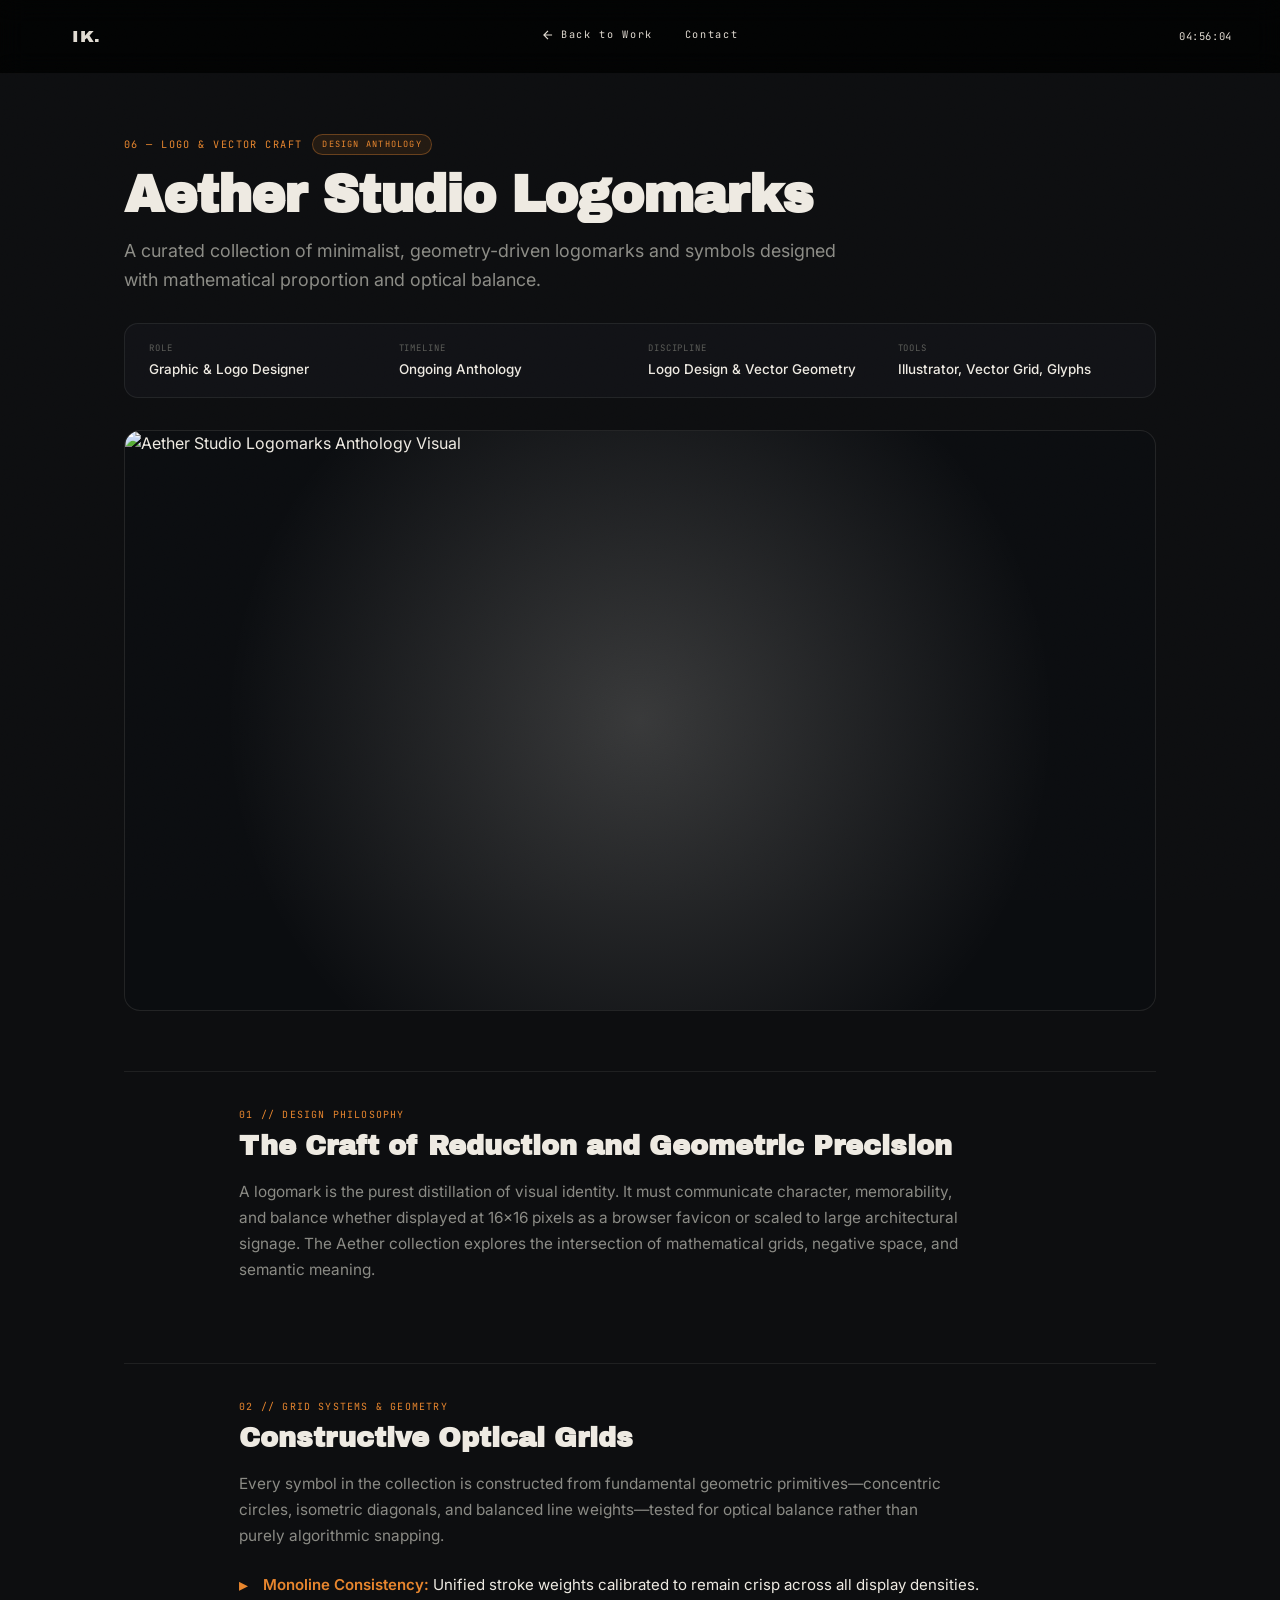
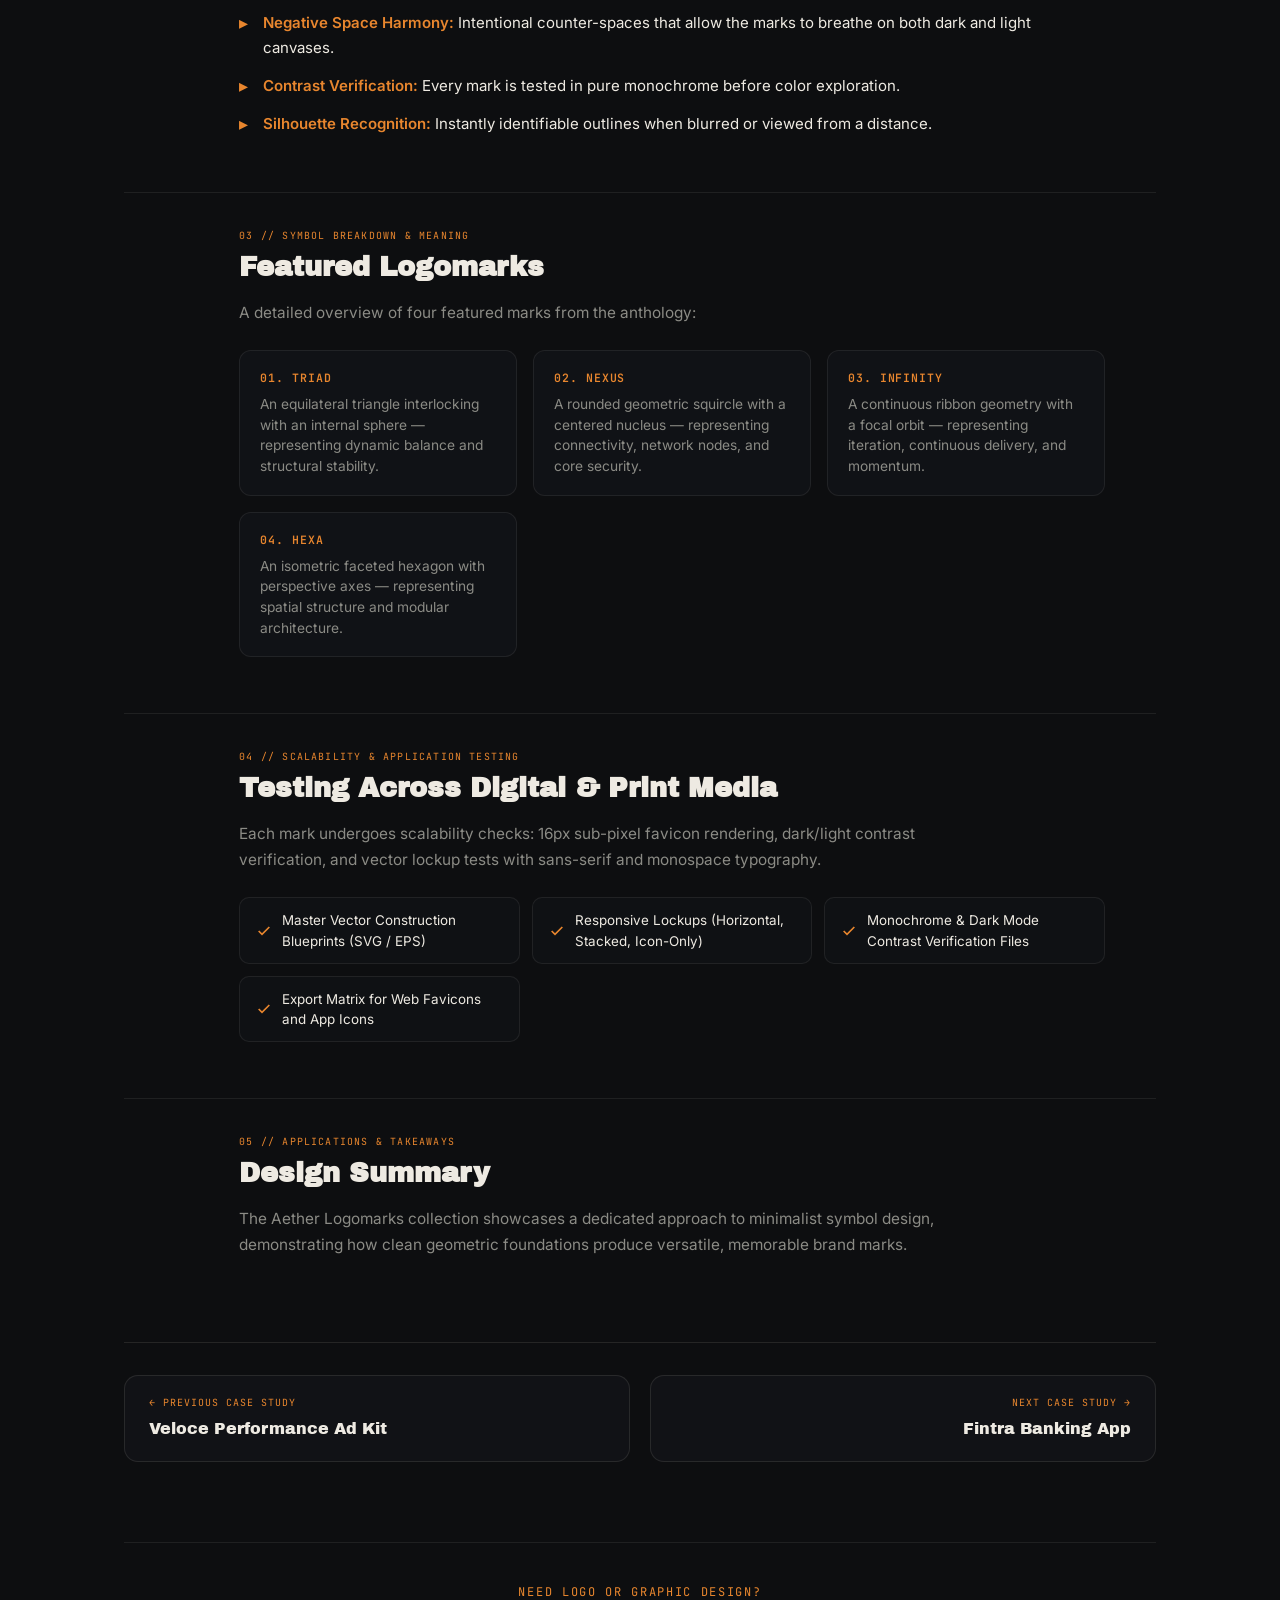
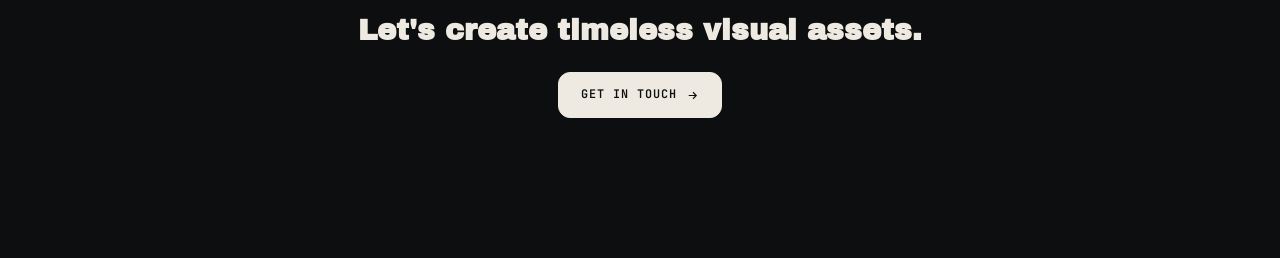
==== work/aether/index.html @ a9a1c074 "feat: mobile responsive pass + nav fixes + case study pages - Fix mobile nav overlay hidden on load " ====
<!DOCTYPE html>
<html lang="en">
<head>
  <meta charset="UTF-8">
  <meta name="viewport" content="width=device-width, initial-scale=1.0">
  
  <!-- Primary SEO Meta Tags -->
  <title>Aether Studio — Logo &amp; Graphic Design Case Study | Ismail Khan</title>
  <meta name="description" content="Aether Studio logomarks case study by Ismail Khan. A curated collection of minimalist, geometry-driven logomarks and symbols designed with mathematical proportion and optical balance.">
  <meta name="keywords" content="Aether Studio, Logo Design, Graphic Design Case Study, Vector Geometry, Minimalist Logomarks, Brand Identity, Ismail Khan">
  <meta name="author" content="Ismail Khan">
  <link rel="canonical" href="https://ismail-porfolio.vercel.app/work/aether/">
  
  <!-- Open Graph / Facebook -->
  <meta property="og:type" content="article">
  <meta property="og:url" content="https://ismail-porfolio.vercel.app/work/aether/">
  <meta property="og:site_name" content="Ismail Khan Portfolio">
  <meta property="og:title" content="Aether Studio — Logo &amp; Graphic Design Case Study | Ismail Khan">
  <meta property="og:description" content="A curated collection of minimalist, geometry-driven logomarks and symbols designed with mathematical proportion and optical balance.">
  <meta property="og:image" content="https://images.unsplash.com/photo-1618005182384-a83a8bd57fbe?w=1200&auto=format&fit=crop&q=80">

  <!-- Twitter Card -->
  <meta name="twitter:card" content="summary_large_image">
  <meta name="twitter:url" content="https://ismail-porfolio.vercel.app/work/aether/">
  <meta name="twitter:title" content="Aether Studio — Logo &amp; Graphic Design Case Study | Ismail Khan">
  <meta name="twitter:description" content="A curated collection of minimalist, geometry-driven logomarks and symbols designed with mathematical proportion and optical balance.">
  <meta name="twitter:image" content="https://images.unsplash.com/photo-1618005182384-a83a8bd57fbe?w=1200&auto=format&fit=crop&q=80">

  <!-- JSON-LD Structured Data -->
  <script type="application/ld+json">
  {
    "@context": "https://schema.org",
    "@type": "CreativeWork",
    "name": "Aether Studio Logomarks",
    "headline": "Aether Studio — Logo & Graphic Design Case Study",
    "description": "A curated collection of minimalist, geometry-driven logomarks and symbols designed with mathematical proportion and optical balance.",
    "author": {
      "@type": "Person",
      "name": "Ismail Khan",
      "url": "https://ismail-porfolio.vercel.app/"
    },
    "genre": "Graphic Design",
    "keywords": "Graphic Design, Logo Design, Vector Geometry, Identity Systems"
  }
  </script>

  <!-- Preconnect & Google Fonts -->
  <link rel="preconnect" href="https://fonts.googleapis.com">
  <link rel="preconnect" href="https://fonts.gstatic.com" crossorigin>
  <link href="https://fonts.googleapis.com/css2?family=Archivo+Black&family=Caveat:wght@500;600;700&family=Inter:wght@400;500;600;700;800&family=JetBrains+Mono:wght@400;500;600&display=swap" rel="stylesheet">

  <!-- Stylesheet -->
  <link rel="stylesheet" href="../../css/style.css">
</head>
<body class="case-study-page">

  <!-- Minimal Scroll Progress -->
  <div id="globalScrollProgress" class="global-scroll-progress" aria-hidden="true"></div>

  <!-- Ambient Background -->
  <div class="bg-ambient" aria-hidden="true">
    <div class="bg-blob bg-blob-1"></div>
    <div class="bg-blob bg-blob-2"></div>
  </div>
  <div class="grain" aria-hidden="true"></div>

  <!-- Top Navigation -->
  <header class="nav" style="position: sticky; top: 0; background: rgba(13,14,16,0.85); backdrop-filter: blur(12px); border-bottom: 1px solid rgba(238,234,226,0.06);">
    <a href="../../#work" class="logo" aria-label="Back to Portfolio">IK.</a>
    <nav aria-label="Breadcrumb Navigation">
      <a href="../../#work" style="display: inline-flex; align-items: center; gap: 6px;">
        <svg viewBox="0 0 24 24" style="width: 14px; height: 14px; stroke: currentColor; fill: none; stroke-width: 2;"><path d="M19 12H5M12 19l-7-7 7-7"/></svg>
        <span>Back to Work</span>
      </a>
      <a href="../../#contact">Contact</a>
    </nav>
    <div class="clock mono" id="clock">00:00:00</div>
  </header>

  <!-- Main Case Study Content -->
  <main class="standalone-case-main" style="max-width: 1080px; margin: 0 auto; padding: 60px 24px 100px;">
    
    <article class="csv-hero">
      <div class="csv-badges-wrap">
        <span class="csv-hero-badge mono">06 — LOGO &amp; VECTOR CRAFT</span>
        <span class="csv-status-badge mono">DESIGN ANTHOLOGY</span>
      </div>
      <h1 class="csv-hero-title">Aether Studio Logomarks</h1>
      <p class="csv-hero-subtitle">A curated collection of minimalist, geometry-driven logomarks and symbols designed with mathematical proportion and optical balance.</p>

      <div class="csv-meta-strip">
        <div class="csv-meta-col">
          <span class="csv-meta-lbl mono">ROLE</span>
          <span class="csv-meta-val">Graphic &amp; Logo Designer</span>
        </div>
        <div class="csv-meta-col">
          <span class="csv-meta-lbl mono">TIMELINE</span>
          <span class="csv-meta-val">Ongoing Anthology</span>
        </div>
        <div class="csv-meta-col">
          <span class="csv-meta-lbl mono">DISCIPLINE</span>
          <span class="csv-meta-val">Logo Design &amp; Vector Geometry</span>
        </div>
        <div class="csv-meta-col">
          <span class="csv-meta-lbl mono">TOOLS</span>
          <span class="csv-meta-val">Illustrator, Vector Grid, Glyphs</span>
        </div>
      </div>

      <div class="csv-hero-frame">
        <img src="https://images.unsplash.com/photo-1618005182384-a83a8bd57fbe?w=1200&auto=format&fit=crop&q=80" alt="Aether Studio Logomarks Anthology Visual" class="csv-hero-img" loading="eager" decoding="async">
        <div class="csv-hero-glow" style="background: radial-gradient(circle at center, rgba(238, 234, 226, 0.2) 0%, transparent 70%);"></div>
      </div>
    </article>

    <div class="csv-sections-container">
      
      <!-- 01: Brief & Philosophy -->
      <section class="csv-section brief">
        <div class="csv-section-header">
          <span class="csv-sec-tag mono">01 // DESIGN PHILOSOPHY</span>
          <h2 class="csv-sec-title">The Craft of Reduction and Geometric Precision</h2>
        </div>
        <p class="csv-sec-desc">A logomark is the purest distillation of visual identity. It must communicate character, memorability, and balance whether displayed at 16x16 pixels as a browser favicon or scaled to large architectural signage. The Aether collection explores the intersection of mathematical grids, negative space, and semantic meaning.</p>
      </section>

      <!-- 02: Concept & Geometry -->
      <section class="csv-section concept">
        <div class="csv-section-header">
          <span class="csv-sec-tag mono">02 // GRID SYSTEMS &amp; GEOMETRY</span>
          <h2 class="csv-sec-title">Constructive Optical Grids</h2>
        </div>
        <p class="csv-sec-desc">Every symbol in the collection is constructed from fundamental geometric primitives—concentric circles, isometric diagonals, and balanced line weights—tested for optical balance rather than purely algorithmic snapping.</p>
        <ul class="csv-bullet-list">
          <li><strong>Monoline Consistency:</strong> Unified stroke weights calibrated to remain crisp across all display densities.</li>
          <li><strong>Negative Space Harmony:</strong> Intentional counter-spaces that allow the marks to breathe on both dark and light canvases.</li>
          <li><strong>Contrast Verification:</strong> Every mark is tested in pure monochrome before color exploration.</li>
          <li><strong>Silhouette Recognition:</strong> Instantly identifiable outlines when blurred or viewed from a distance.</li>
        </ul>
      </section>

      <!-- 03: Visual Direction & Breakdown -->
      <section class="csv-section visual_direction">
        <div class="csv-section-header">
          <span class="csv-sec-tag mono">03 // SYMBOL BREAKDOWN &amp; MEANING</span>
          <h2 class="csv-sec-title">Featured Logomarks</h2>
        </div>
        <p class="csv-sec-desc">A detailed overview of four featured marks from the anthology:</p>
        <div class="csv-diagram-flow">
          <div class="csv-flow-step">
            <span class="csv-flow-num mono">01. TRIAD</span>
            <p class="csv-flow-desc">An equilateral triangle interlocking with an internal sphere — representing dynamic balance and structural stability.</p>
          </div>
          <div class="csv-flow-step">
            <span class="csv-flow-num mono">02. NEXUS</span>
            <p class="csv-flow-desc">A rounded geometric squircle with a centered nucleus — representing connectivity, network nodes, and core security.</p>
          </div>
          <div class="csv-flow-step">
            <span class="csv-flow-num mono">03. INFINITY</span>
            <p class="csv-flow-desc">A continuous ribbon geometry with a focal orbit — representing iteration, continuous delivery, and momentum.</p>
          </div>
          <div class="csv-flow-step">
            <span class="csv-flow-num mono">04. HEXA</span>
            <p class="csv-flow-desc">An isometric faceted hexagon with perspective axes — representing spatial structure and modular architecture.</p>
          </div>
        </div>
      </section>

      <!-- 04: Design Exploration & Scalability -->
      <section class="csv-section design_exploration">
        <div class="csv-section-header">
          <span class="csv-sec-tag mono">04 // SCALABILITY &amp; APPLICATION TESTING</span>
          <h2 class="csv-sec-title">Testing Across Digital &amp; Print Media</h2>
        </div>
        <p class="csv-sec-desc">Each mark undergoes scalability checks: 16px sub-pixel favicon rendering, dark/light contrast verification, and vector lockup tests with sans-serif and monospace typography.</p>
        <div class="csv-deliverables-grid">
          <div class="csv-deliv-item">
            <svg viewBox="0 0 24 24"><polyline points="20 6 9 17 4 12"/></svg>
            <span>Master Vector Construction Blueprints (SVG / EPS)</span>
          </div>
          <div class="csv-deliv-item">
            <svg viewBox="0 0 24 24"><polyline points="20 6 9 17 4 12"/></svg>
            <span>Responsive Lockups (Horizontal, Stacked, Icon-Only)</span>
          </div>
          <div class="csv-deliv-item">
            <svg viewBox="0 0 24 24"><polyline points="20 6 9 17 4 12"/></svg>
            <span>Monochrome &amp; Dark Mode Contrast Verification Files</span>
          </div>
          <div class="csv-deliv-item">
            <svg viewBox="0 0 24 24"><polyline points="20 6 9 17 4 12"/></svg>
            <span>Export Matrix for Web Favicons and App Icons</span>
          </div>
        </div>
      </section>

      <!-- 05: Final Design & Applications -->
      <section class="csv-section outcome">
        <div class="csv-section-header">
          <span class="csv-sec-tag mono">05 // APPLICATIONS &amp; TAKEAWAYS</span>
          <h2 class="csv-sec-title">Design Summary</h2>
        </div>
        <p class="csv-sec-desc">The Aether Logomarks collection showcases a dedicated approach to minimalist symbol design, demonstrating how clean geometric foundations produce versatile, memorable brand marks.</p>
      </section>

    </div>

    <!-- Next / Prev Case Study Navigation -->
    <nav class="csv-bottom-nav" style="margin-top: 60px; display: flex; gap: 20px; flex-wrap: wrap;" aria-label="Project Navigation">
      <a href="../veloce/" class="csv-nav-card prev" style="flex: 1; text-decoration: none;">
        <span class="csv-nav-dir mono">← PREVIOUS CASE STUDY</span>
        <span class="csv-nav-sub">Veloce Performance Ad Kit</span>
      </a>
      <a href="../fintra/" class="csv-nav-card next" style="flex: 1; text-decoration: none;">
        <span class="csv-nav-dir mono">NEXT CASE STUDY →</span>
        <span class="csv-nav-sub">Fintra Banking App</span>
      </a>
    </nav>

    <!-- Bottom Contact Hook -->
    <div style="text-align: center; margin-top: 80px; padding: 40px 20px; border-top: 1px solid rgba(238,234,226,0.08);">
      <p style="font-family: var(--font-mono); font-size: 0.75rem; color: var(--amber); letter-spacing: 0.14em; text-transform: uppercase; margin-bottom: 8px;">NEED LOGO OR GRAPHIC DESIGN?</p>
      <h3 style="font-family: var(--font-display); font-size: 1.8rem; color: var(--paper); margin-bottom: 20px;">Let's create timeless visual assets.</h3>
      <a href="../../#contact" class="btn-primary" style="text-decoration: none;">
        <span>Get in Touch</span>
        <svg viewBox="0 0 24 24"><path d="M5 12h14M13 6l6 6-6 6"/></svg>
      </a>
    </div>

  </main>

  <!-- Live Clock Script -->
  <script>
    (function tick() {
      const el = document.getElementById('clock');
      if (el) {
        const d = new Date();
        el.textContent = [d.getHours(), d.getMinutes(), d.getSeconds()]
          .map(v => String(v).padStart(2, '0')).join(':');
      }
      setTimeout(tick, 1000);
    })();
  </script>
</body>
</html>
---- css/style.css ----
/* ==========================================================================
   MASTER STYLESHEET
   ========================================================================== */

@import url('./variables.css');
@import url('./base.css');
@import url('./components.css');
@import url('./sections.css');
@import url('./animations.css');
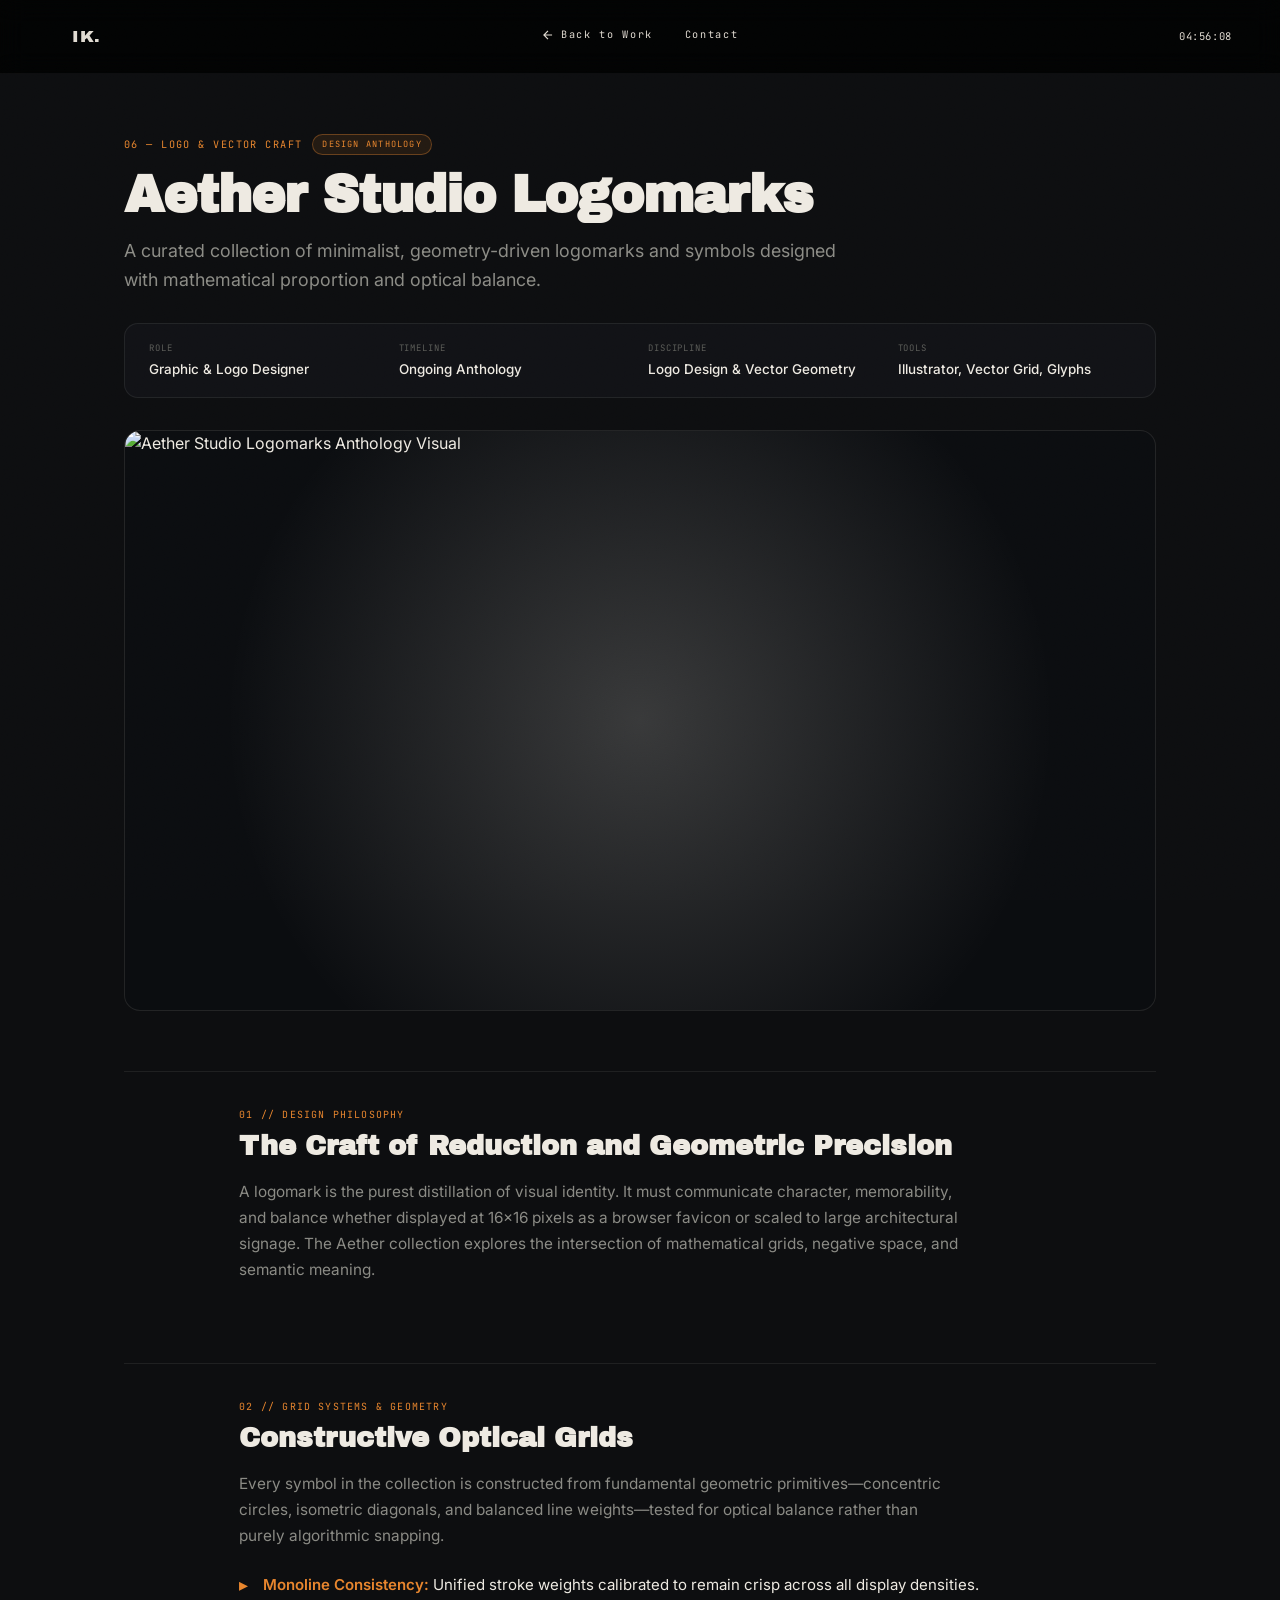
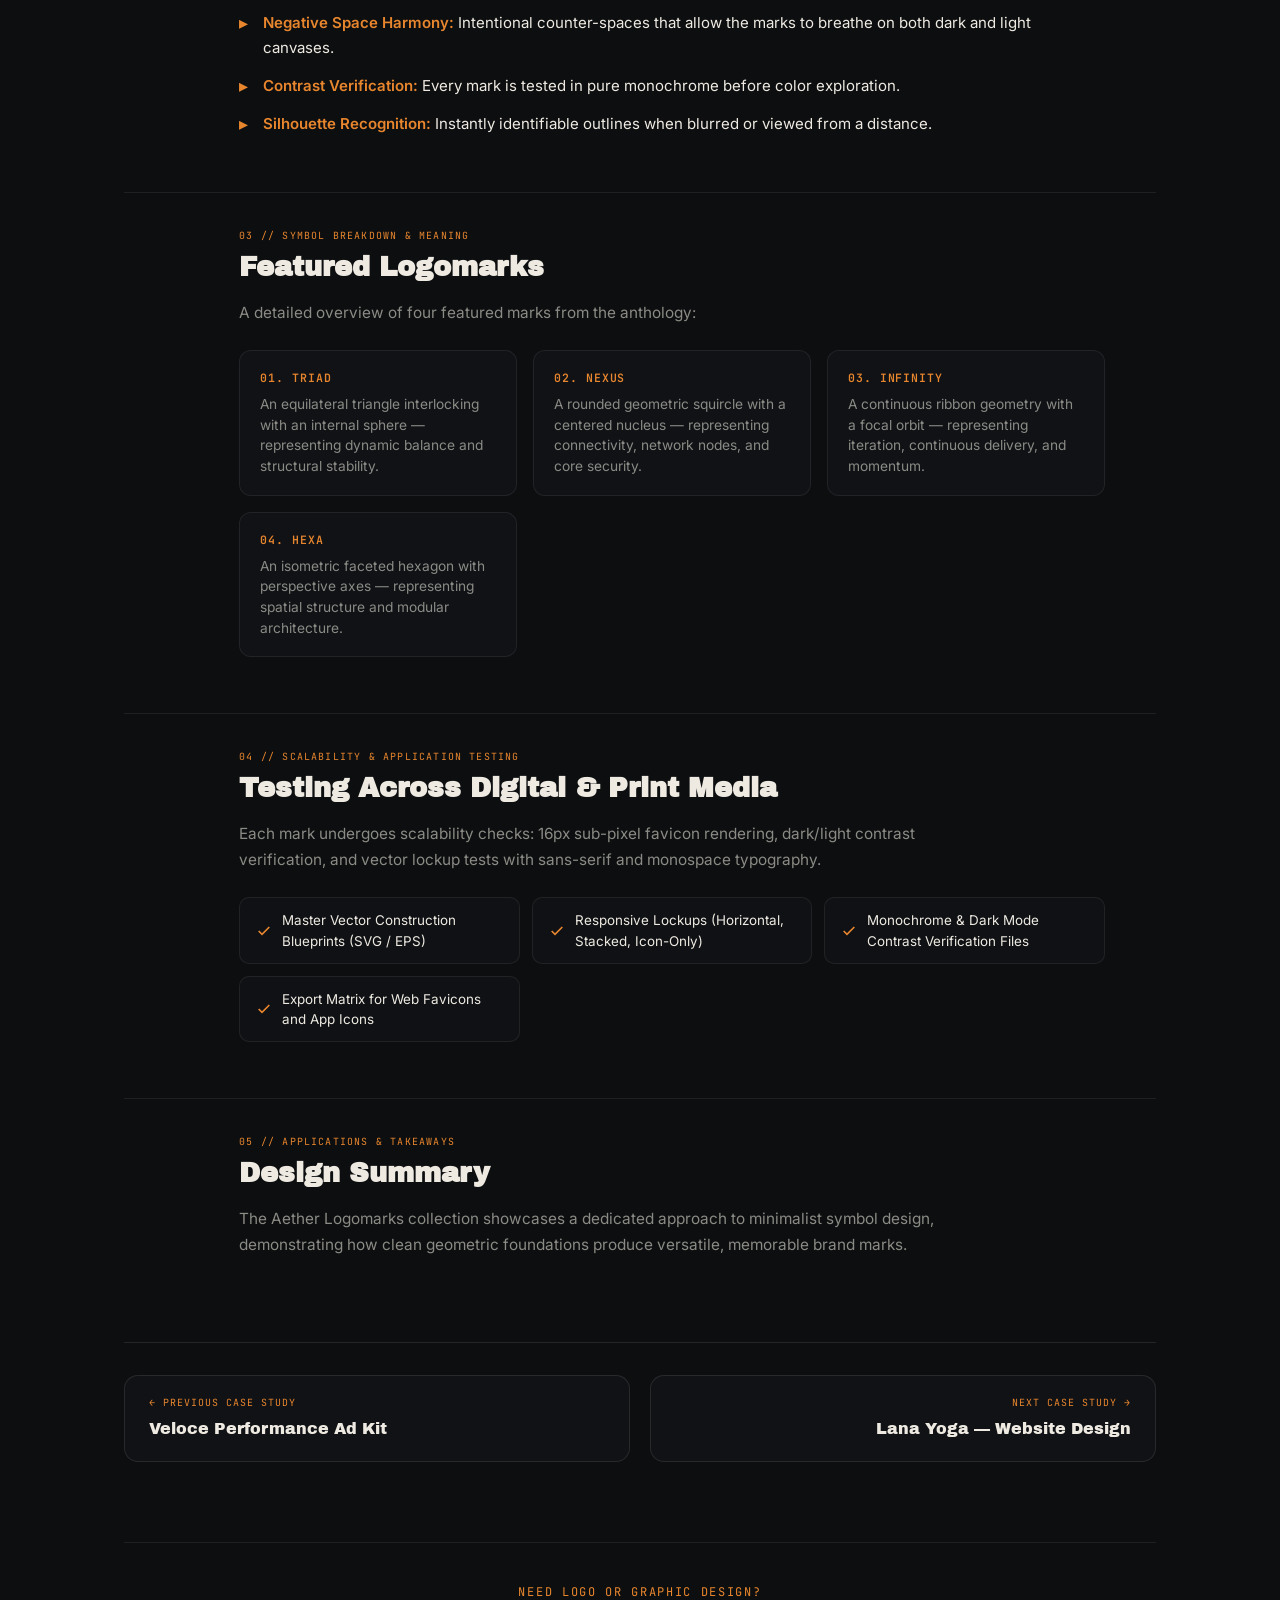
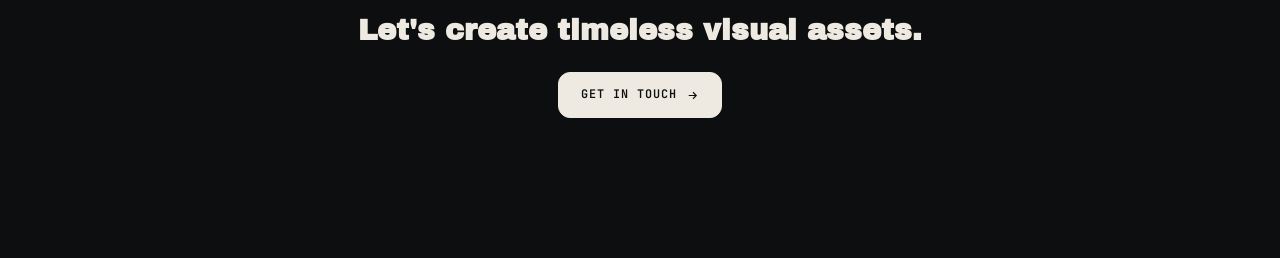
==== commit 480ef665: "feat: replace Fintra with Lana Yoga case study and set as featured project" ====
--- a/work/aether/index.html
+++ b/work/aether/index.html
@@ -210,9 +210,9 @@
         <span class="csv-nav-dir mono">← PREVIOUS CASE STUDY</span>
         <span class="csv-nav-sub">Veloce Performance Ad Kit</span>
       </a>
-      <a href="../fintra/" class="csv-nav-card next" style="flex: 1; text-decoration: none;">
+      <a href="../lana-yoga/" class="csv-nav-card next" style="flex: 1; text-decoration: none;">
         <span class="csv-nav-dir mono">NEXT CASE STUDY →</span>
-        <span class="csv-nav-sub">Fintra Banking App</span>
+        <span class="csv-nav-sub">Lana Yoga — Website Design</span>
       </a>
     </nav>
 
--- a/css/style.css
+++ b/css/style.css
@@ -7,3 +7,4 @@
 @import url('./components.css');
 @import url('./sections.css');
 @import url('./animations.css');
+@import url('./mobile.css');
